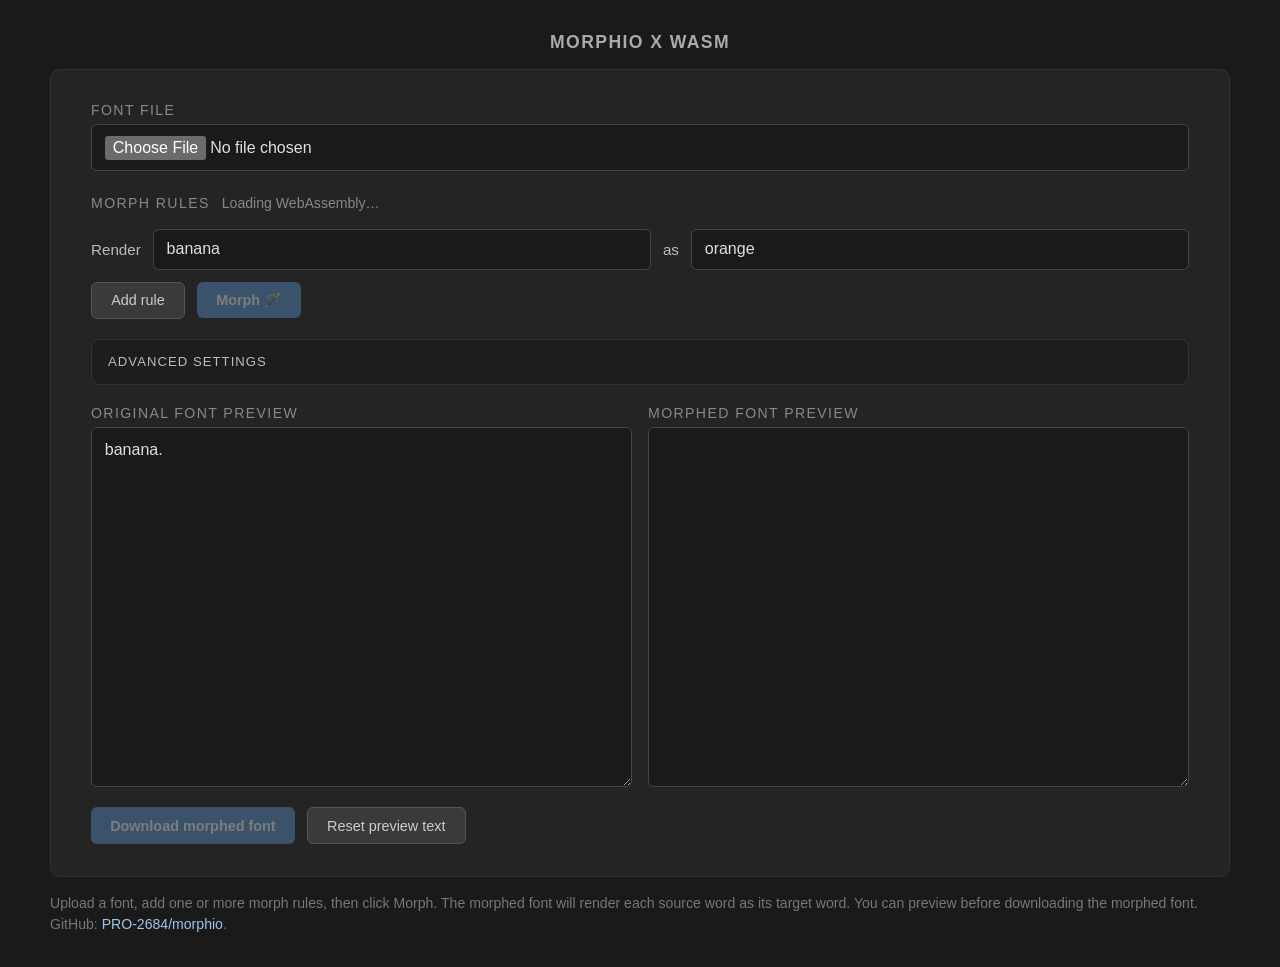
==== web/index.html @ 0d988293 "feat: Support for multi-morph in frontend" ====
<!doctype html>
<html lang="en">
    <head>
        <meta charset="UTF-8" />
        <meta name="viewport" content="width=device-width, initial-scale=1.0" />
        <title>Morphio x WASM</title>
        <link rel="stylesheet" href="style.css" />
        <link rel="icon" type="image/svg+xml" href="favicon.svg" />
        <link rel="manifest" href="manifest.json" />
    </head>
    <body>
        <h1>Morphio x WASM</h1>

        <div class="card">
            <div>
                <label for="font-file">Font File</label>
                <input
                    id="font-file"
                    type="file"
                    accept=".ttf,.otf,.ttc,.woff,.woff2,font/*"
                />
            </div>

            <div class="row morph-row">
                <div class="morph-heading">
                    <label>Morph Rules</label>
                    <div
                        id="status"
                        class="status"
                        data-state="idle"
                        data-busy="false"
                    >
                        <span class="spinner" aria-hidden="true"></span>
                        <span id="status-text">Loading WebAssembly…</span>
                    </div>
                </div>
                <div id="rule-list" class="rule-list">
                    <div class="rule-row">
                        <span class="inline-label">Render</span>
                        <input
                            class="word-input"
                            data-role="from"
                            type="text"
                            value="banana"
                            spellcheck="false"
                            autocomplete="off"
                        />
                        <span class="inline-label">as</span>
                        <input
                            class="word-input"
                            data-role="to"
                            type="text"
                            value="orange"
                            spellcheck="false"
                            autocomplete="off"
                        />
                    </div>
                </div>
                <button id="add-rule-button" class="secondary" type="button">
                    Add rule
                </button>
                <button id="morph-button" disabled>Morph 🪄</button>
            </div>

            <details class="advanced-settings">
                <summary>Advanced settings</summary>
                <div class="advanced-body">
                    <label class="checkbox-row" for="word-match">
                        <input id="word-match" type="checkbox" checked />
                        <span>
                            Enable word match
                            <small
                                >Only morph whole-word matches instead of
                                applying substitutions inside larger
                                words.</small
                            >
                        </span>
                    </label>
                </div>
            </details>

            <div class="output-area">
                <div class="preview-grid">
                    <div class="preview-pane">
                        <label for="source-preview"
                            >Original font preview</label
                        >
                        <textarea id="source-preview" spellcheck="false">
banana.</textarea
                        >
                    </div>
                    <div class="preview-pane">
                        <label for="morphed-preview"
                            >Morphed font preview</label
                        >
                        <textarea
                            id="morphed-preview"
                            spellcheck="false"
                            readonly
                        ></textarea>
                    </div>
                </div>
            </div>

            <div class="actions">
                <button id="download-button" disabled>
                    Download morphed font
                </button>
                <button id="reset-preview" class="secondary">
                    Reset preview text
                </button>
            </div>
        </div>

        <p class="help">
            Upload a font, add one or more morph rules, then click Morph. The
            morphed font will render each source word as its target word. You
            can preview before downloading the morphed font. GitHub:
            <a href="https://github.com/PRO-2684/morphio" target="_blank"
                >PRO-2684/morphio</a
            >.
        </p>

        <script type="module" src="./index.js"></script>
        <template id="morph-rule-template">
            <div class="rule-row">
                <span class="inline-label">Render</span>
                <input
                    class="word-input"
                    data-role="from"
                    type="text"
                    spellcheck="false"
                    autocomplete="off"
                />
                <span class="inline-label">as</span>
                <input
                    class="word-input"
                    data-role="to"
                    type="text"
                    spellcheck="false"
                    autocomplete="off"
                />
                <button class="secondary remove-rule-button" type="button">
                    Remove
                </button>
            </div>
        </template>
    </body>
</html>
---- web/style.css ----
*,
*::before,
*::after {
    box-sizing: border-box;
    margin: 0;
    padding: 0;
}

body {
    color-scheme: dark;
    min-height: 100vh;
    display: flex;
    flex-direction: column;
    align-items: center;
    justify-content: center;
    gap: 1rem;
    background: #1a1a1a;
    color: #e0e0e0;
    font-family: sans-serif;
    padding: 2rem;
}

h1 {
    font-size: 1.1rem;
    font-weight: 600;
    letter-spacing: 0.08em;
    text-transform: uppercase;
    color: #aaa;
}

.card {
    background: #242424;
    border: 1px solid #333;
    border-radius: 10px;
    padding: 2rem 2.5rem;
    display: flex;
    flex-direction: column;
    gap: 1.25rem;
    width: 100%;
    max-width: 1180px;
}

label {
    font-size: 0.88rem;
    text-transform: uppercase;
    letter-spacing: 0.1em;
    color: #888;
    display: block;
    margin-bottom: 0.4rem;
}

input[type="file"],
input[type="text"],
textarea {
    width: 100%;
    padding: 0.65rem 0.8rem;
    background: #1a1a1a;
    border: 1px solid #444;
    border-radius: 6px;
    color: #e0e0e0;
    font-size: 1rem;
    outline: none;
    transition: border-color 0.15s;
    font-family: inherit;

    &:focus {
        border-color: #5b9bd5;
    }
}

textarea {
    resize: vertical;
    line-height: 1.5;
    min-height: 360px;
}

.row {
    display: flex;
    gap: 0.75rem;
    flex-wrap: wrap;
    align-items: center;
}

.morph-row {
    justify-content: flex-start;
}

.rule-list {
    display: flex;
    flex-direction: column;
    gap: 0.75rem;
    flex: 1 1 100%;
}

.rule-row {
    display: flex;
    gap: 0.75rem;
    flex-wrap: wrap;
    align-items: center;
}

.morph-heading {
    display: flex;
    align-items: center;
    gap: 0.75rem;
    flex: 1 1 100%;
    margin-bottom: 0.1rem;
}

.morph-heading label {
    width: auto;
    margin-bottom: 0;
}

.inline-label {
    color: #bbb;
    font-size: 0.95rem;
    white-space: nowrap;
}

.word-input {
    flex: 1 1 140px;
    min-width: 0;
}

.status {
    display: flex;
    align-items: center;
    gap: 0.6rem;
    min-height: 24px;
    font-size: 0.88rem;
    color: #888;
    width: auto;

    &[data-state="ready"] {
        color: #7fc6a4;
    }

    &[data-state="error"] {
        color: #d88972;
    }

    .spinner {
        width: 14px;
        height: 14px;
        border: 2px solid #444;
        border-top-color: #5b9bd5;
        border-radius: 50%;
        animation: spin 0.8s linear infinite;
        display: none;
    }

    &[data-busy="true"] .spinner {
        display: inline-block;
    }
}

.advanced-settings {
    border: 1px solid #333;
    border-radius: 8px;
    background: #1d1d1d;
    overflow: hidden;

    summary {
        cursor: pointer;
        list-style: none;
        padding: 0.9rem 1rem;
        color: #bcbcbc;
        font-size: 0.82rem;
        text-transform: uppercase;
        letter-spacing: 0.08em;

        &::-webkit-details-marker {
            display: none;
        }
    }

    &[open] summary {
        border-bottom: 1px solid #333;
    }
}

.advanced-body {
    padding: 1rem;
}

.checkbox-row {
    display: flex;
    gap: 0.85rem;
    align-items: flex-start;
    margin: 0;
    text-transform: none;
    letter-spacing: 0;
    font-size: 0.96rem;
    color: #ddd;

    input {
        margin: auto 0.2rem;
    }

    small {
        display: block;
        margin-top: 0.18rem;
        color: #8d8d8d;
        font-size: 0.82rem;
        line-height: 1.45;
    }
}

.output-area {
    display: flex;
    flex-direction: column;
    gap: 0.5rem;
}

.preview-grid {
    display: grid;
    grid-template-columns: repeat(2, minmax(0, 1fr));
    gap: 1rem;
}

.preview-pane {
    display: flex;
    flex-direction: column;
}

.actions {
    display: flex;
    gap: 0.75rem;
    flex-wrap: wrap;
}

button {
    padding: 0.6rem 1.2rem;
    border: none;
    border-radius: 6px;
    font-size: 0.9rem;
    cursor: pointer;
    transition:
        filter 0.15s,
        opacity 0.15s;
    background: #5b9bd5;
    color: #fff;
    font-weight: 600;

    &.secondary {
        background: #3a3a3a;
        color: #ccc;
        border: 1px solid #555;
        font-weight: 400;
    }

    &:hover:not(:disabled) {
        filter: brightness(1.15);
    }

    &:active:not(:disabled) {
        filter: brightness(0.9);
    }

    &:disabled {
        opacity: 0.4;
        cursor: default;
    }
}

.help {
    width: 100%;
    max-width: 1180px;
    color: #777;
    font-size: 0.88rem;
    line-height: 1.5;

    a {
        color: #9cc4eb;
        text-decoration: none;

        &:hover {
            text-decoration: underline;
        }
    }
}

@keyframes spin {
    to {
        transform: rotate(360deg);
    }
}

@media (max-width: 640px) {
    body {
        justify-content: flex-start;
        padding: 1rem;
    }

    .card {
        padding: 1.2rem;
    }

    .morph-row {
        align-items: stretch;
    }

    .morph-heading {
        flex-direction: column;
        align-items: flex-start;
        gap: 0.3rem;
    }

    .morph-row button {
        width: 100%;
    }

    .rule-row {
        align-items: stretch;
    }

    .actions button {
        width: 100%;
    }

    .preview-grid {
        grid-template-columns: 1fr;
    }
}
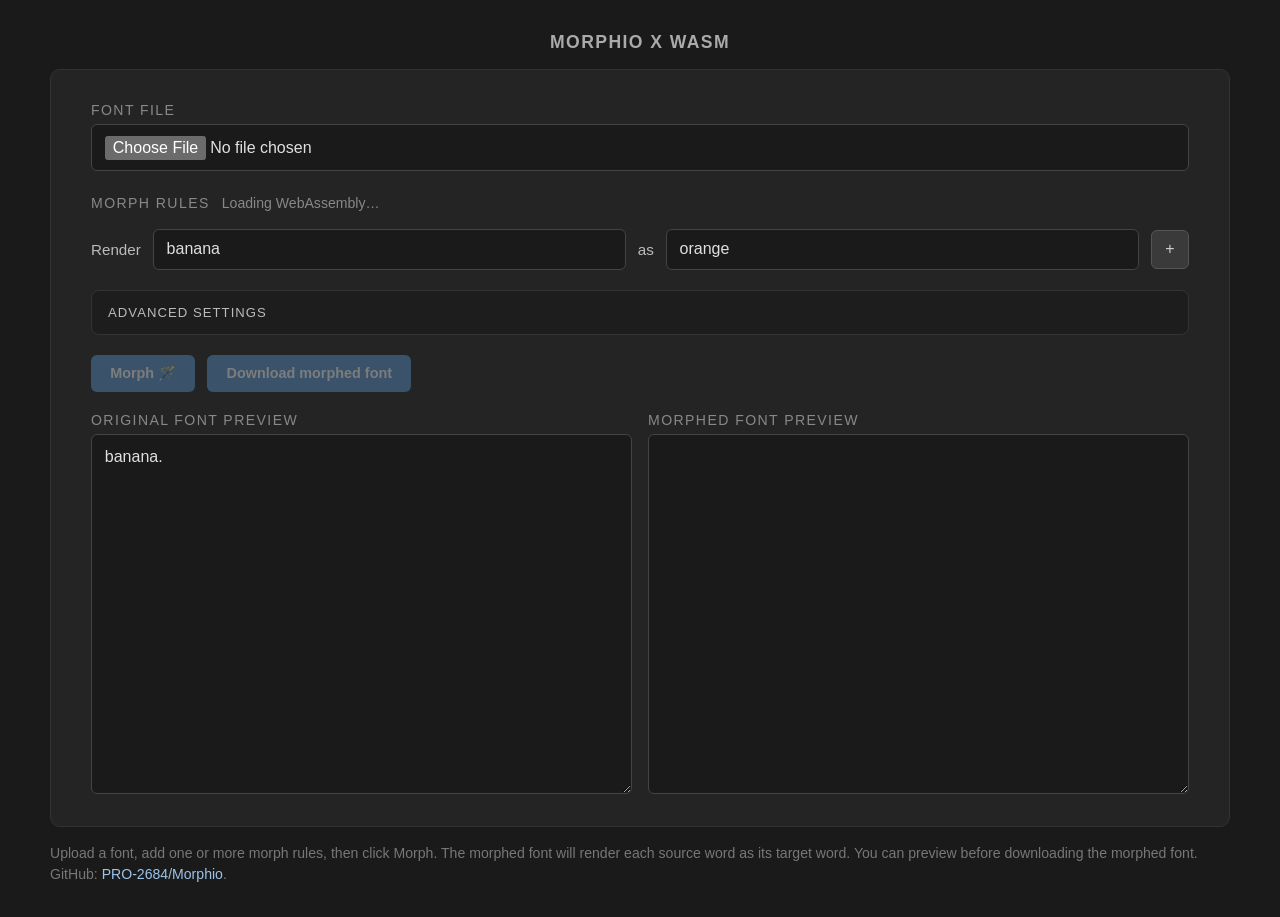
==== commit 11e45978: "chore: Minor front-end update; Update todo" ====
--- a/web/index.html
+++ b/web/index.html
@@ -54,12 +54,15 @@
                             spellcheck="false"
                             autocomplete="off"
                         />
+                        <button
+                            id="add-rule-button"
+                            class="secondary rule-action-button"
+                            type="button"
+                        >
+                            +
+                        </button>
                     </div>
                 </div>
-                <button id="add-rule-button" class="secondary" type="button">
-                    Add rule
-                </button>
-                <button id="morph-button" disabled>Morph 🪄</button>
             </div>
 
             <details class="advanced-settings">
@@ -78,6 +81,13 @@
                     </label>
                 </div>
             </details>
+
+            <div class="actions controls-actions">
+                <button id="morph-button" disabled>Morph 🪄</button>
+                <button id="download-button" disabled>
+                    Download morphed font
+                </button>
+            </div>
 
             <div class="output-area">
                 <div class="preview-grid">
@@ -101,23 +111,14 @@
                     </div>
                 </div>
             </div>
-
-            <div class="actions">
-                <button id="download-button" disabled>
-                    Download morphed font
-                </button>
-                <button id="reset-preview" class="secondary">
-                    Reset preview text
-                </button>
-            </div>
         </div>
 
         <p class="help">
             Upload a font, add one or more morph rules, then click Morph. The
             morphed font will render each source word as its target word. You
             can preview before downloading the morphed font. GitHub:
-            <a href="https://github.com/PRO-2684/morphio" target="_blank"
-                >PRO-2684/morphio</a
+            <a href="https://github.com/PRO-2684/Morphio" target="_blank"
+                >PRO-2684/Morphio</a
             >.
         </p>
 
@@ -140,8 +141,11 @@
                     spellcheck="false"
                     autocomplete="off"
                 />
-                <button class="secondary remove-rule-button" type="button">
-                    Remove
+                <button
+                    class="secondary rule-action-button remove-rule-button"
+                    type="button"
+                >
+                    -
                 </button>
             </div>
         </template>
--- a/web/style.css
+++ b/web/style.css
@@ -99,6 +99,13 @@
     align-items: center;
 }
 
+.rule-action-button {
+    flex: 0 0 auto;
+    min-width: 2.4rem;
+    padding-inline: 0;
+    font-size: 1rem;
+}
+
 .morph-heading {
     display: flex;
     align-items: center;
@@ -228,6 +235,10 @@
     display: flex;
     gap: 0.75rem;
     flex-wrap: wrap;
+}
+
+.controls-actions {
+    justify-content: flex-start;
 }
 
 button {
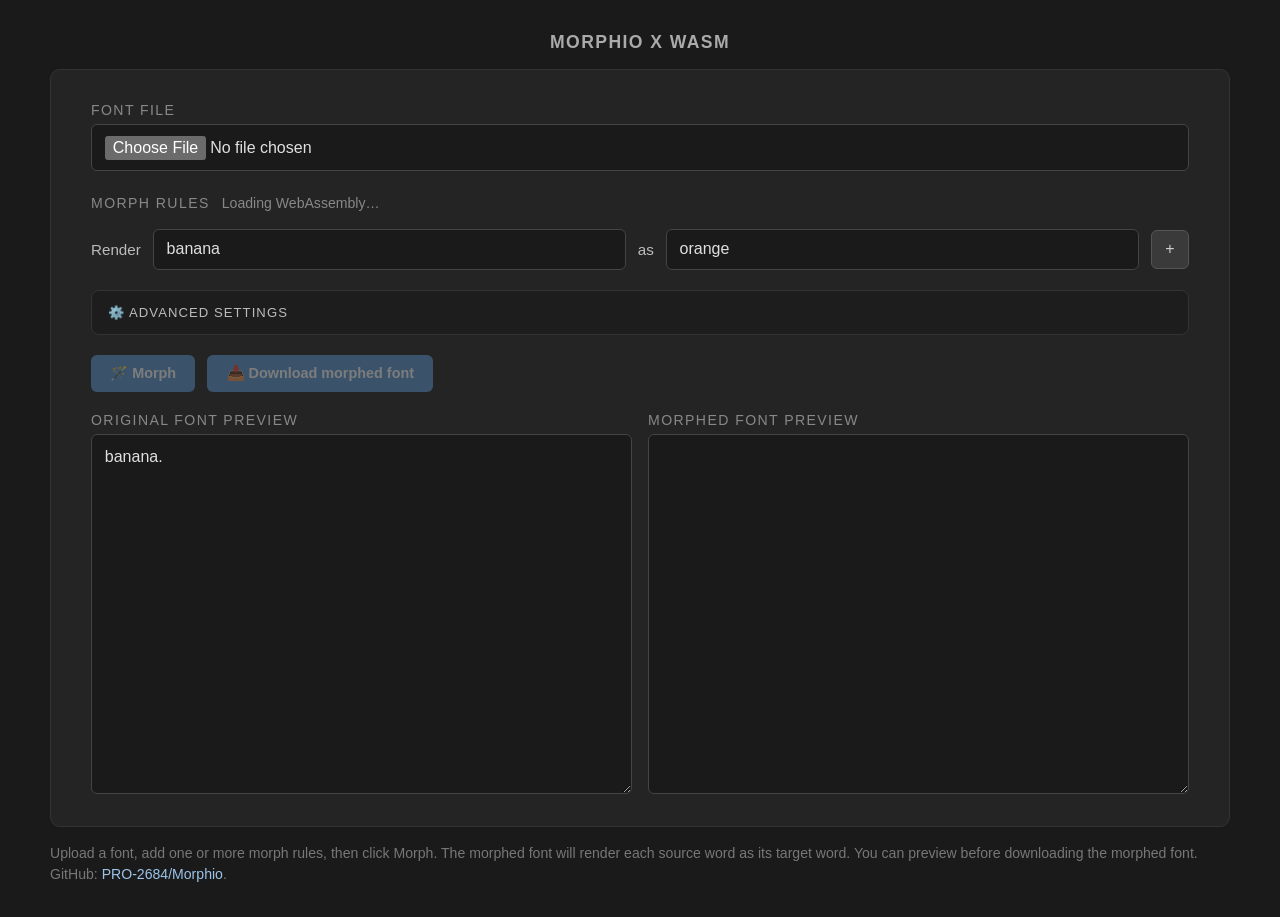
==== commit f3a53bb9: "chore: Minor style fix" ====
--- a/web/index.html
+++ b/web/index.html
@@ -66,16 +66,25 @@
             </div>
 
             <details class="advanced-settings">
-                <summary>Advanced settings</summary>
+                <summary>⚙️ Advanced settings</summary>
                 <div class="advanced-body">
-                    <label class="checkbox-row" for="word-match">
-                        <input id="word-match" type="checkbox" checked />
+                    <label class="checkbox-row" for="word-match-start">
+                        <input id="word-match-start" type="checkbox" checked />
                         <span>
-                            Enable word match
+                            Match word start
                             <small
-                                >Only morph whole-word matches instead of
-                                applying substitutions inside larger
-                                words.</small
+                                >Require a word boundary before the source
+                                word.</small
+                            >
+                        </span>
+                    </label>
+                    <label class="checkbox-row" for="word-match-end">
+                        <input id="word-match-end" type="checkbox" checked />
+                        <span>
+                            Match word end
+                            <small
+                                >Require a word boundary after the source
+                                word.</small
                             >
                         </span>
                     </label>
@@ -83,9 +92,9 @@
             </details>
 
             <div class="actions controls-actions">
-                <button id="morph-button" disabled>Morph 🪄</button>
+                <button id="morph-button" disabled>🪄 Morph</button>
                 <button id="download-button" disabled>
-                    Download morphed font
+                    📥 Download morphed font
                 </button>
             </div>
 
--- a/web/style.css
+++ b/web/style.css
@@ -189,6 +189,9 @@
 
 .advanced-body {
     padding: 1rem;
+    display: flex;
+    flex-direction: column;
+    gap: 1rem;
 }
 
 .checkbox-row {
@@ -249,7 +252,9 @@
     cursor: pointer;
     transition:
         filter 0.15s,
-        opacity 0.15s;
+        opacity 0.15s,
+        background-color 0.15s,
+        filter 0.15s;
     background: #5b9bd5;
     color: #fff;
     font-weight: 600;
@@ -271,7 +276,7 @@
 
     &:disabled {
         opacity: 0.4;
-        cursor: default;
+        cursor: not-allowed;
     }
 }
 
@@ -322,10 +327,6 @@
         width: 100%;
     }
 
-    .rule-row {
-        align-items: stretch;
-    }
-
     .actions button {
         width: 100%;
     }
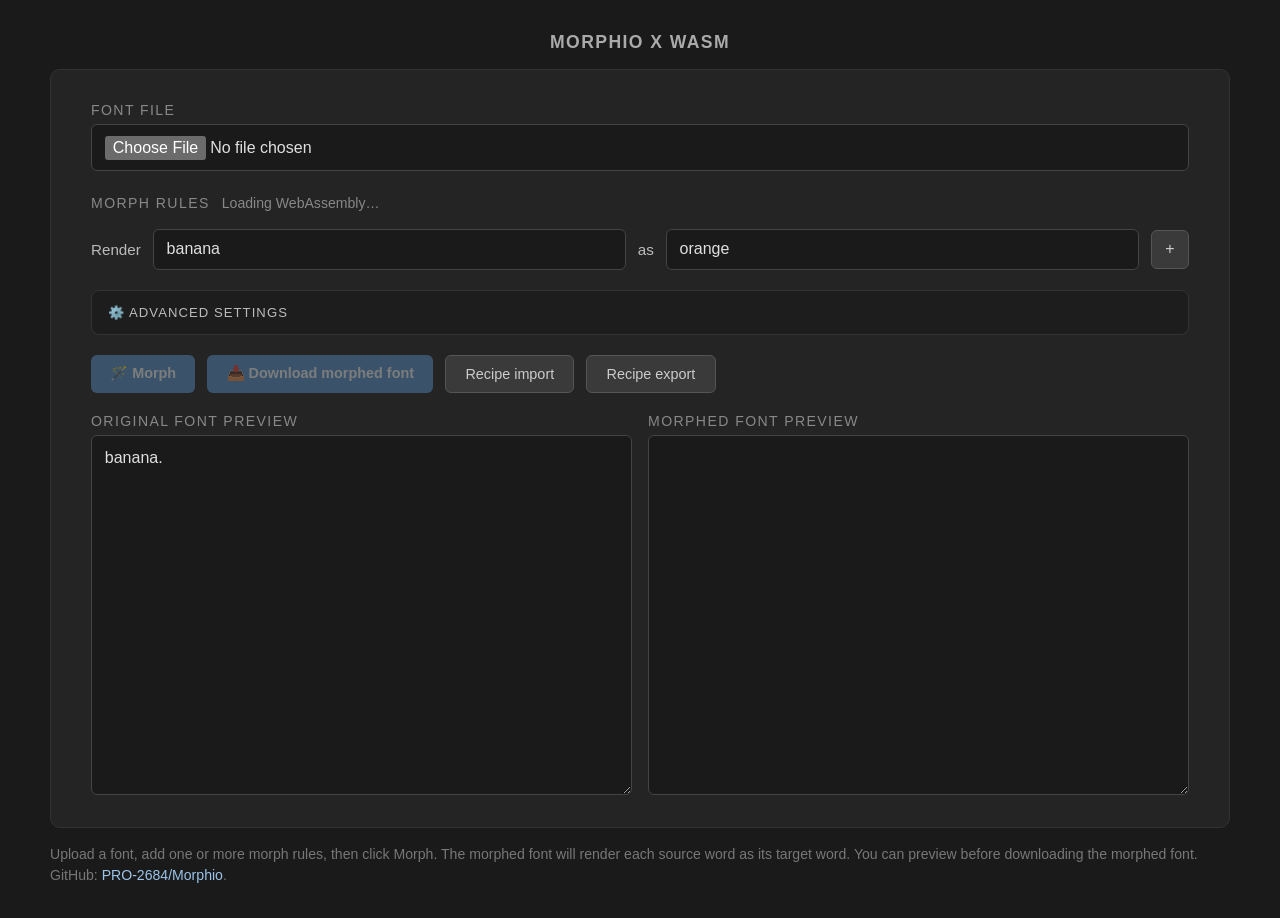
==== commit 63d273c0: "feat: Recipe on frontend" ====
--- a/web/index.html
+++ b/web/index.html
@@ -96,6 +96,26 @@
                 <button id="download-button" disabled>
                     📥 Download morphed font
                 </button>
+                <input
+                    id="recipe-file"
+                    type="file"
+                    accept=".toml,text/plain"
+                    hidden
+                />
+                <button
+                    id="import-recipe-button"
+                    class="secondary"
+                    type="button"
+                >
+                    Recipe import
+                </button>
+                <button
+                    id="export-recipe-button"
+                    class="secondary"
+                    type="button"
+                >
+                    Recipe export
+                </button>
             </div>
 
             <div class="output-area">
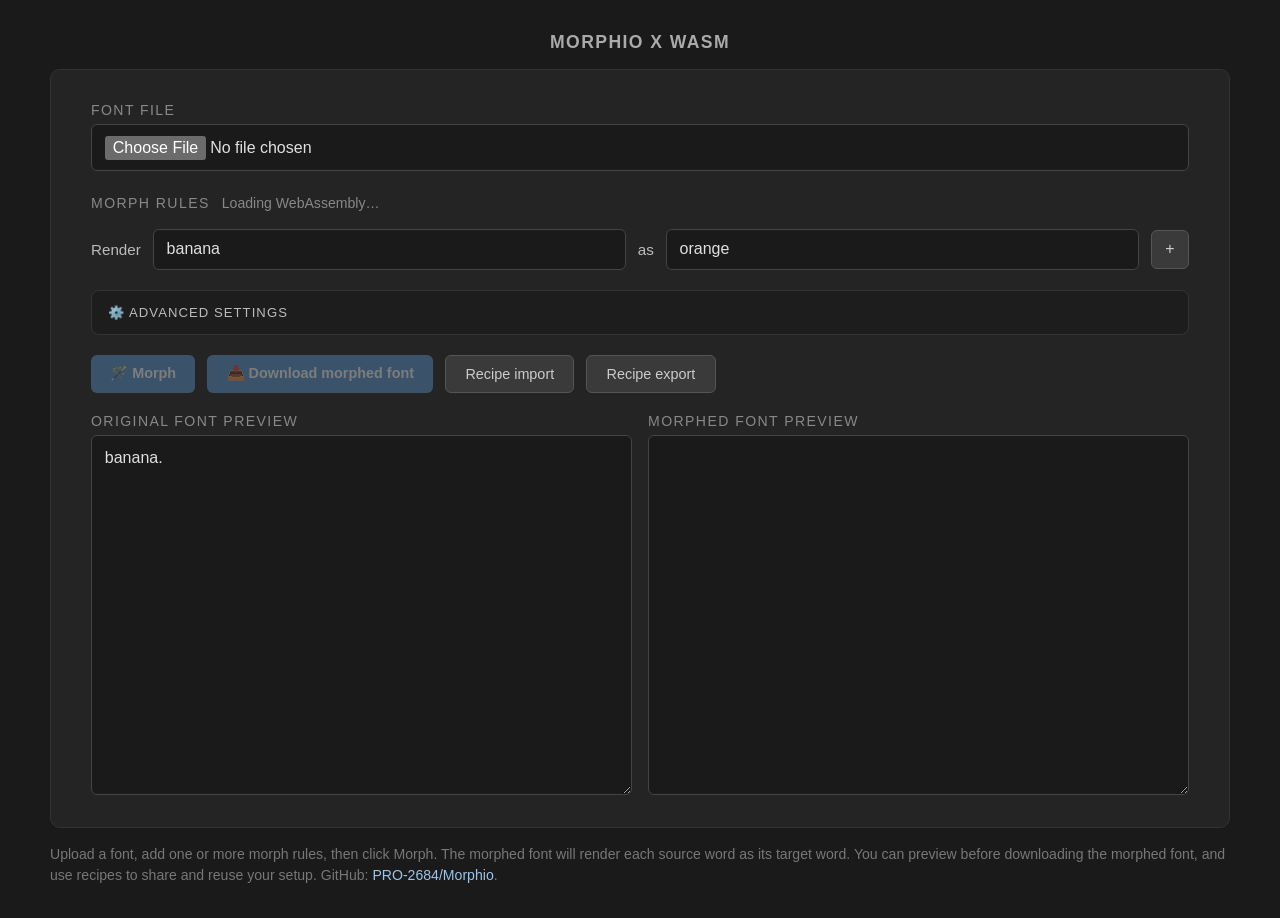
==== commit 2ace7a29: "doc: Documentation on recipes" ====
--- a/web/index.html
+++ b/web/index.html
@@ -88,6 +88,16 @@
                             >
                         </span>
                     </label>
+                    <label class="checkbox-row" for="skip-missing-glyphs">
+                        <input id="skip-missing-glyphs" type="checkbox" />
+                        <span>
+                            Skip missing glyphs
+                            <small
+                                >Ignore rules that reference characters not
+                                present in the uploaded font.</small
+                            >
+                        </span>
+                    </label>
                 </div>
             </details>
 
@@ -145,7 +155,8 @@
         <p class="help">
             Upload a font, add one or more morph rules, then click Morph. The
             morphed font will render each source word as its target word. You
-            can preview before downloading the morphed font. GitHub:
+            can preview before downloading the morphed font, and use recipes to
+            share and reuse your setup. GitHub:
             <a href="https://github.com/PRO-2684/Morphio" target="_blank"
                 >PRO-2684/Morphio</a
             >.
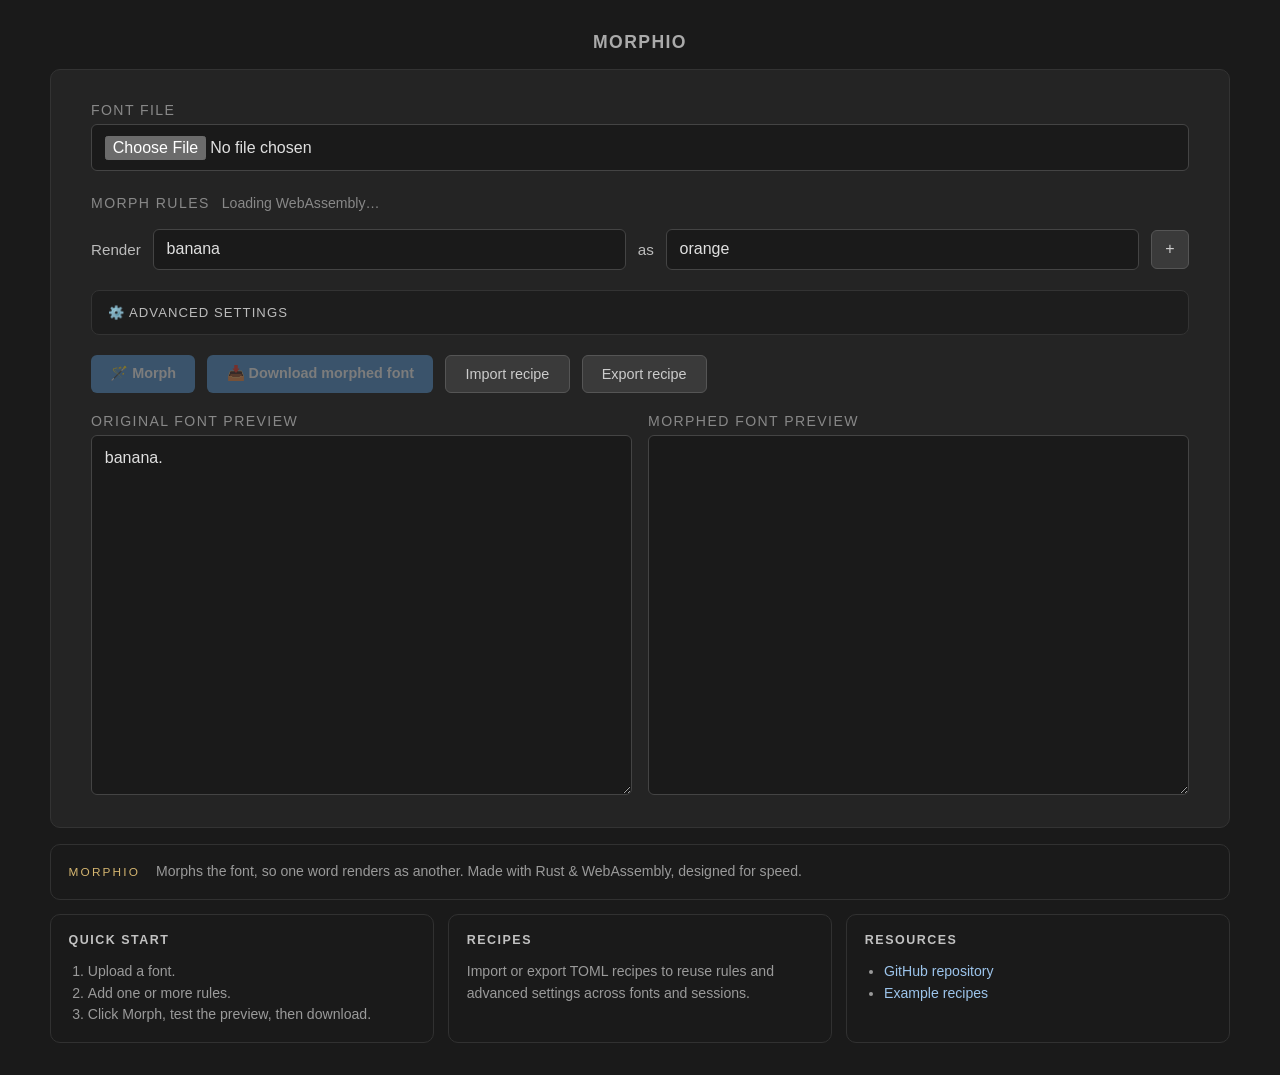
==== commit fea2a8fd: "doc: Update doc and web page" ====
--- a/web/index.html
+++ b/web/index.html
@@ -3,15 +3,15 @@
     <head>
         <meta charset="UTF-8" />
         <meta name="viewport" content="width=device-width, initial-scale=1.0" />
-        <title>Morphio x WASM</title>
+        <title>Morphio</title>
         <link rel="stylesheet" href="style.css" />
         <link rel="icon" type="image/svg+xml" href="favicon.svg" />
         <link rel="manifest" href="manifest.json" />
     </head>
     <body>
-        <h1>Morphio x WASM</h1>
-
-        <div class="card">
+        <h1>Morphio</h1>
+
+        <section class="card">
             <div>
                 <label for="font-file">Font File</label>
                 <input
@@ -117,14 +117,14 @@
                     class="secondary"
                     type="button"
                 >
-                    Recipe import
+                    Import recipe
                 </button>
                 <button
                     id="export-recipe-button"
                     class="secondary"
                     type="button"
                 >
-                    Recipe export
+                    Export recipe
                 </button>
             </div>
 
@@ -150,17 +150,53 @@
                     </div>
                 </div>
             </div>
-        </div>
-
-        <p class="help">
-            Upload a font, add one or more morph rules, then click Morph. The
-            morphed font will render each source word as its target word. You
-            can preview before downloading the morphed font, and use recipes to
-            share and reuse your setup. GitHub:
-            <a href="https://github.com/PRO-2684/Morphio" target="_blank"
-                >PRO-2684/Morphio</a
-            >.
-        </p>
+        </section>
+
+        <section class="help" aria-label="Help">
+            <div class="help-intro">
+                <p class="help-kicker">Morphio</p>
+                <p class="help-copy">
+                    Morphs the font, so one word renders as another. Made with
+                    Rust & WebAssembly, designed for speed.
+                </p>
+            </div>
+            <div class="help-grid">
+                <div class="help-card">
+                    <h2>Quick Start</h2>
+                    <ol>
+                        <li>Upload a font.</li>
+                        <li>Add one or more rules.</li>
+                        <li>Click Morph, test the preview, then download.</li>
+                    </ol>
+                </div>
+                <div class="help-card">
+                    <h2>Recipes</h2>
+                    <p>
+                        Import or export TOML recipes to reuse rules and
+                        advanced settings across fonts and sessions.
+                    </p>
+                </div>
+                <div class="help-card">
+                    <h2>Resources</h2>
+                    <ul>
+                        <li>
+                            <a
+                                href="https://github.com/PRO-2684/Morphio"
+                                target="_blank"
+                                >GitHub repository</a
+                            >
+                        </li>
+                        <li>
+                            <a
+                                href="https://github.com/PRO-2684/Morphio/tree/main/tests/recipes"
+                                target="_blank"
+                                >Example recipes</a
+                            >
+                        </li>
+                    </ul>
+                </div>
+            </div>
+        </section>
 
         <script type="module" src="./index.js"></script>
         <template id="morph-rule-template">
--- a/web/style.css
+++ b/web/style.css
@@ -283,16 +283,69 @@
 .help {
     width: 100%;
     max-width: 1180px;
-    color: #777;
-    font-size: 0.88rem;
-    line-height: 1.5;
-
-    a {
-        color: #9cc4eb;
-        text-decoration: none;
-
-        &:hover {
-            text-decoration: underline;
+    display: flex;
+    flex-direction: column;
+    gap: 0.9rem;
+
+    .help-grid {
+        display: flex;
+        flex-wrap: wrap;
+        gap: 0.9rem;
+    }
+
+    .help-intro {
+        display: flex;
+        align-items: baseline;
+        column-gap: 1rem;
+        border: 1px solid #313131;
+        border-radius: 10px;
+        padding: 1rem 1.1rem;
+        color: #9a9a9a;
+        font-size: 0.88rem;
+        line-height: 1.55;
+
+        .help-kicker {
+            flex: 0 0 auto;
+            font-size: 0.74rem;
+            text-transform: uppercase;
+            letter-spacing: 0.18em;
+            color: #d3b46f;
+        }
+
+        .help-copy {
+            max-width: 54rem;
+        }
+    }
+
+    .help-card {
+        flex: 1 1 17rem;
+        border: 1px solid #313131;
+        border-radius: 10px;
+        padding: 1rem 1.1rem;
+        color: #9a9a9a;
+        font-size: 0.88rem;
+        line-height: 1.55;
+
+        h2 {
+            font-size: 0.78rem;
+            text-transform: uppercase;
+            letter-spacing: 0.12em;
+            color: #c2c2c2;
+            margin-bottom: 0.65rem;
+        }
+
+        a {
+            color: #9cc4eb;
+            text-decoration: none;
+
+            &:hover {
+                text-decoration: underline;
+            }
+        }
+
+        ul,
+        ol {
+            padding-left: 1.2rem;
         }
     }
 }
@@ -313,6 +366,11 @@
         padding: 1.2rem;
     }
 
+    .help-intro {
+        flex-direction: column;
+        gap: 0.45rem;
+    }
+
     .morph-row {
         align-items: stretch;
     }
